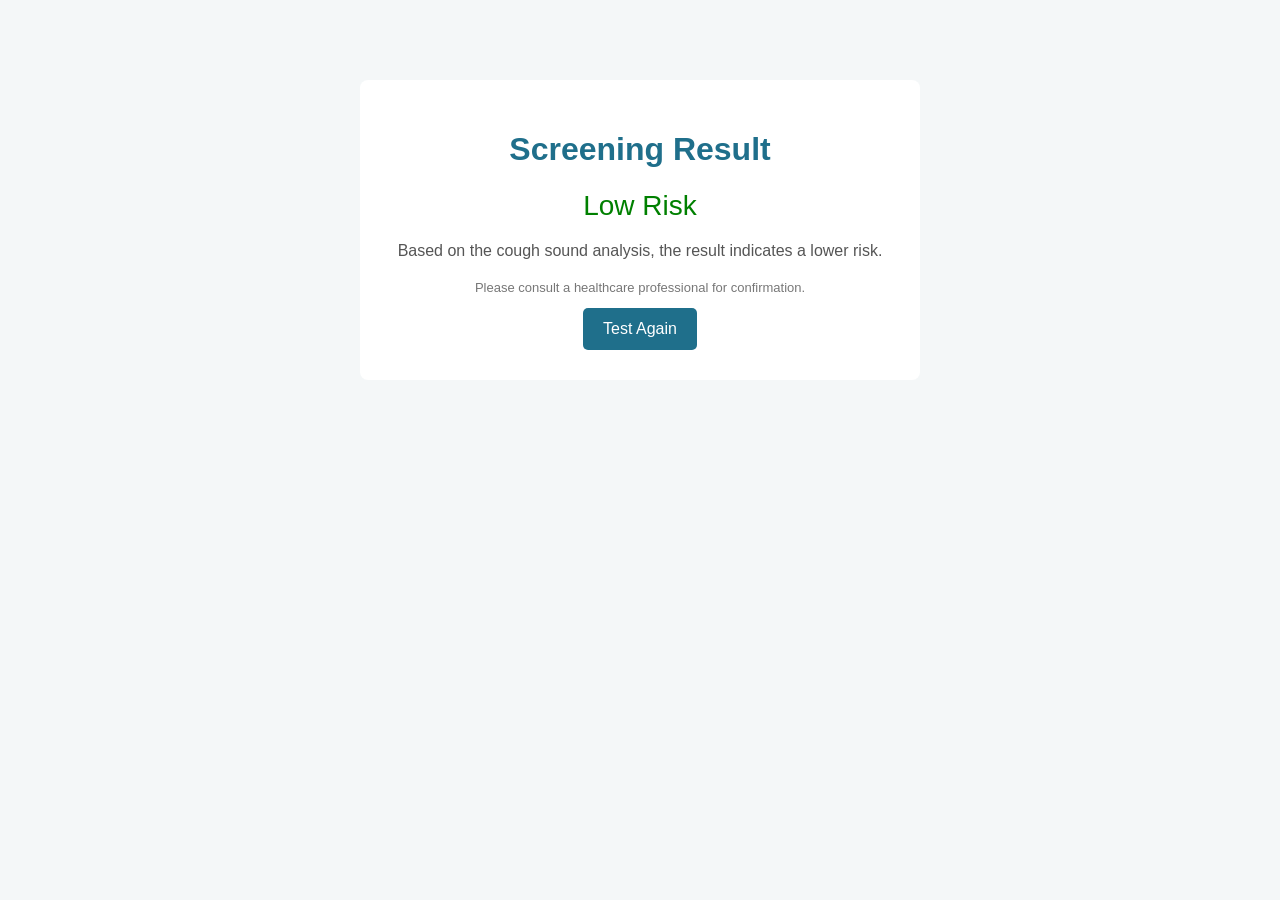
==== result.html @ c21b4afe "Add files via upload" ====
<!DOCTYPE html>
<html lang="en">
<head>
    <meta charset="UTF-8">
    <title>Result</title>
    <link rel="stylesheet" href="style.css">
</head>
<body>

    <div class="container">
        <h1>Screening Result</h1>

        <p class="result low">
            Low Risk
        </p>

        <p class="subtitle">
            Based on the cough sound analysis, the result indicates a lower risk.
        </p>

        <p class="note">
            Please consult a healthcare professional for confirmation.
        </p>

        <a href="test.html" class="btn">
            Test Again
        </a>
    </div>

</body>
</html>
---- style.css ----
body {
    font-family: Arial, sans-serif;
    background-color: #f4f7f8;
    margin: 0;
    padding: 0;
}

.container {
    max-width: 500px;
    margin: 80px auto;
    background: white;
    padding: 30px;
    text-align: center;
    border-radius: 8px;
}

h1 {
    color: #1f6f8b;
}

.subtitle {
    color: #555;
    margin-bottom: 20px;
}

.btn {
    display: inline-block;
    padding: 12px 20px;
    background-color: #1f6f8b;
    color: white;
    text-decoration: none;
    border-radius: 5px;
}

.btn:hover {
    background-color: #155d73;
}

.note {
    font-size: 13px;
    color: #777;
    margin-top: 20px;
}

.link {
    color: #1f6f8b;
    text-decoration: none;
}

.result.low {
    font-size: 28px;
    color: green;
    margin: 20px 0;
}
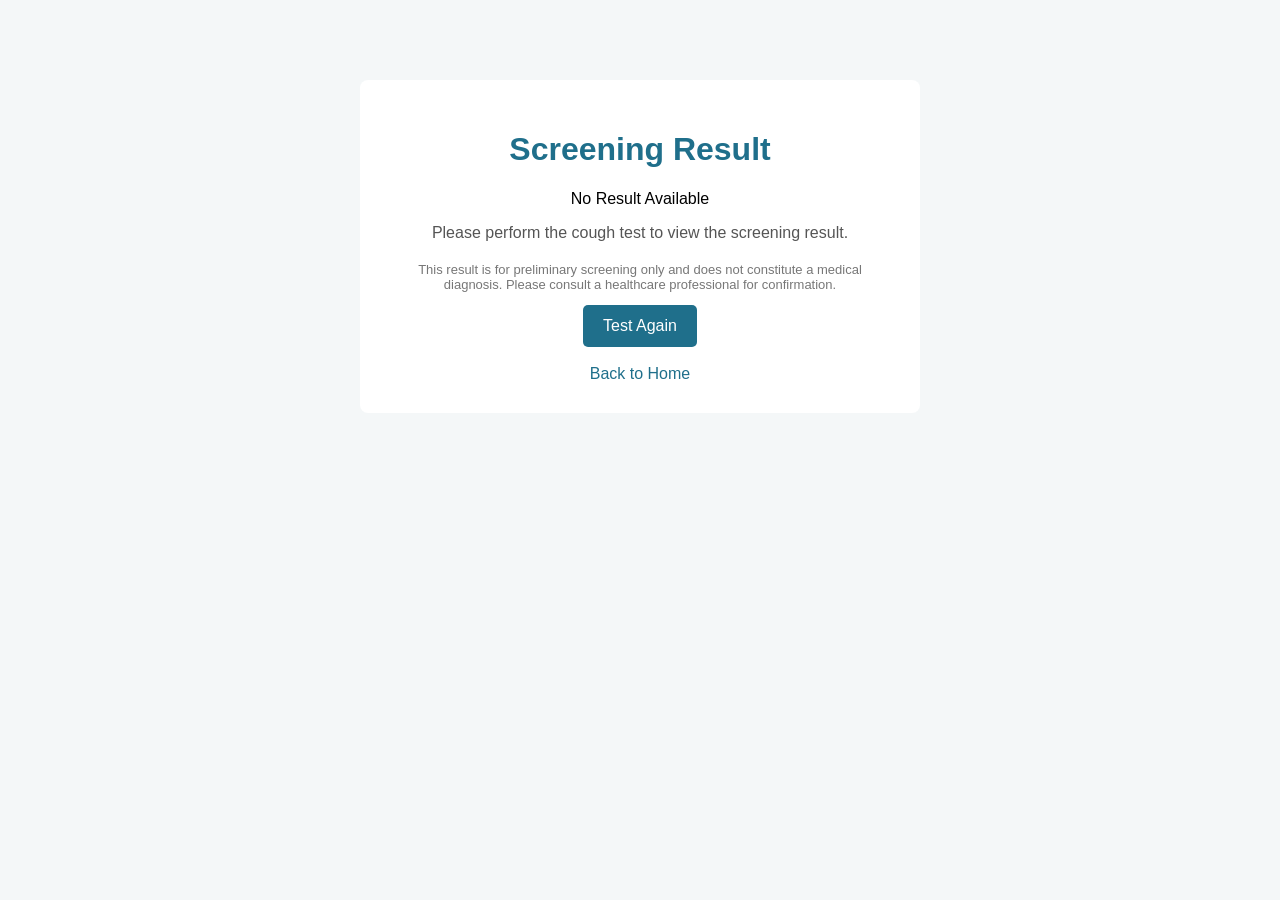
==== commit 888f2848: "Add files via upload" ====
--- a/result.html
+++ b/result.html
@@ -2,7 +2,8 @@
 <html lang="en">
 <head>
     <meta charset="UTF-8">
-    <title>Result</title>
+    <title>Screening Result</title>
+    <meta name="viewport" content="width=device-width, initial-scale=1.0">
     <link rel="stylesheet" href="style.css">
 </head>
 <body>
@@ -10,22 +11,39 @@
     <div class="container">
         <h1>Screening Result</h1>
 
-        <p class="result low">
-            Low Risk
-        </p>
+        <p id="risk" class="result"></p>
 
-        <p class="subtitle">
-            Based on the cough sound analysis, the result indicates a lower risk.
-        </p>
+        <p id="message" class="subtitle"></p>
 
         <p class="note">
+            This result is for preliminary screening only and does not constitute a medical diagnosis.
             Please consult a healthcare professional for confirmation.
         </p>
 
         <a href="test.html" class="btn">
             Test Again
         </a>
+
+        <br><br>
+
+        <a href="index.html" class="link">
+            Back to Home
+        </a>
     </div>
+
+    <!-- Read result from browser storage -->
+    <script>
+        const data = JSON.parse(localStorage.getItem("tb_result"));
+
+        if (data) {
+            document.getElementById("risk").innerText = data.risk + " Risk";
+            document.getElementById("message").innerText = data.message;
+        } else {
+            document.getElementById("risk").innerText = "No Result Available";
+            document.getElementById("message").innerText =
+                "Please perform the cough test to view the screening result.";
+        }
+    </script>
 
 </body>
 </html>
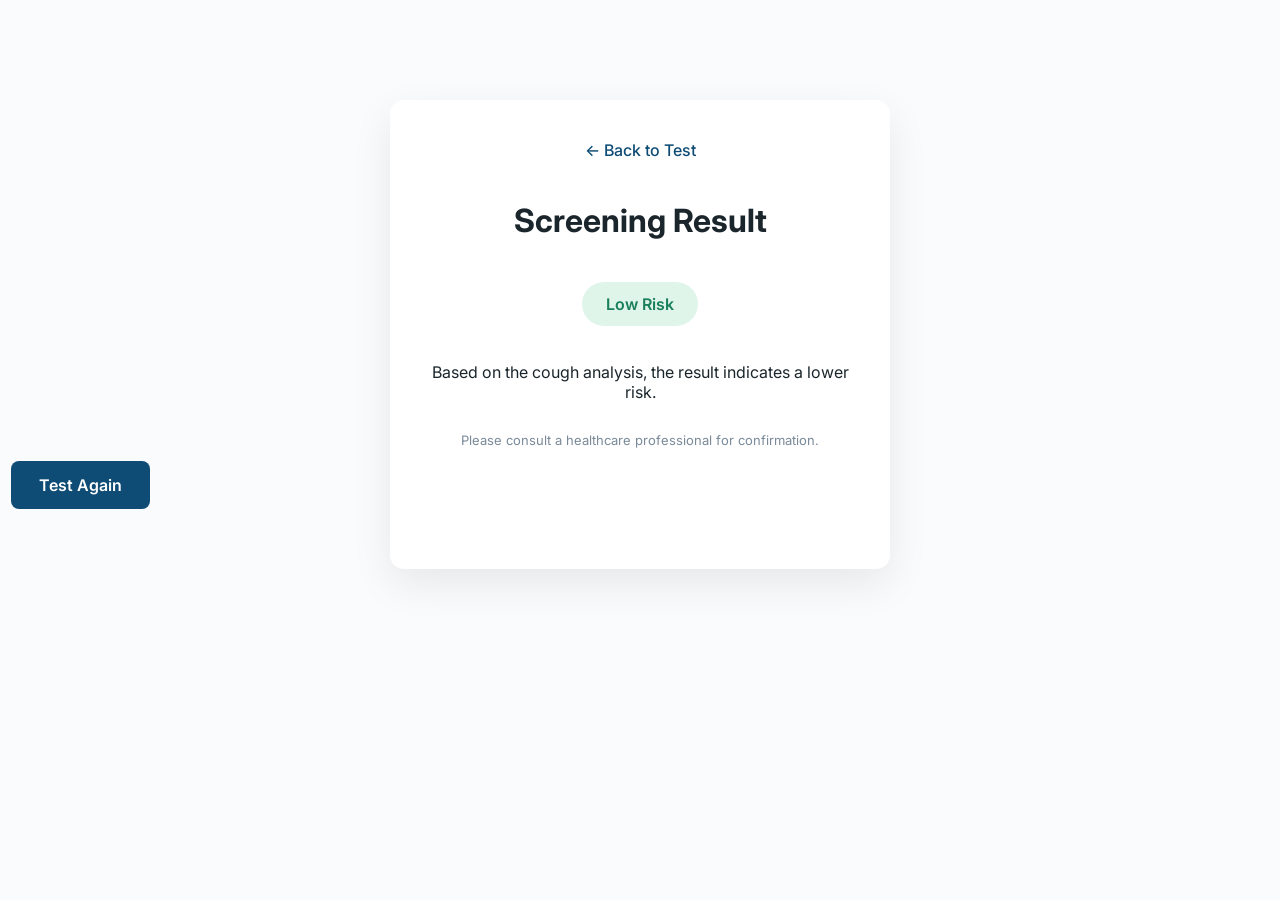
==== commit 9400c941: "Add files via upload" ====
--- a/result.html
+++ b/result.html
@@ -8,42 +8,34 @@
 </head>
 <body>
 
-    <div class="container">
-        <h1>Screening Result</h1>
+    <div class="test-box">
 
-        <p id="risk" class="result"></p>
+    <a href="test.html" class="back-link">← Back to Test</a>
 
-        <p id="message" class="subtitle"></p>
+    <h1>Screening Result</h1>
 
-        <p class="note">
-            This result is for preliminary screening only and does not constitute a medical diagnosis.
-            Please consult a healthcare professional for confirmation.
-        </p>
-
-        <a href="test.html" class="btn">
-            Test Again
-        </a>
-
-        <br><br>
-
-        <a href="index.html" class="link">
-            Back to Home
-        </a>
+    <div id="riskBadge" class="result-badge low">
+        Low Risk
     </div>
 
-    <!-- Read result from browser storage -->
-    <script>
-        const data = JSON.parse(localStorage.getItem("tb_result"));
+    <p id="message">
+        Based on the cough analysis, the result indicates a lower risk.
+    </p>
 
-        if (data) {
-            document.getElementById("risk").innerText = data.risk + " Risk";
-            document.getElementById("message").innerText = data.message;
-        } else {
-            document.getElementById("risk").innerText = "No Result Available";
-            document.getElementById("message").innerText =
-                "Please perform the cough test to view the screening result.";
-        }
-    </script>
+    <p class="footer-note">
+        Please consult a healthcare professional for confirmation.
+    </p>
+
+    <a href="test.html" class="primary-btn">Test Again</a>
+</div>
+
+<script>
+    const data = JSON.parse(localStorage.getItem("tb_result"));
+    if (data) {
+        document.getElementById("riskBadge").innerText = data.risk + " Risk";
+        document.getElementById("message").innerText = data.message;
+    }
+</script>
 
 </body>
 </html>
--- a/style.css
+++ b/style.css
@@ -1,54 +1,226 @@
+@import url('https://fonts.googleapis.com/css2?family=Inter:wght@400;500;600;700&display=swap');
+
+* {
+    box-sizing: border-box;
+}
+
 body {
-    font-family: Arial, sans-serif;
-    background-color: #f4f7f8;
     margin: 0;
-    padding: 0;
-}
-
-.container {
-    max-width: 500px;
-    margin: 80px auto;
-    background: white;
-    padding: 30px;
-    text-align: center;
-    border-radius: 8px;
-}
-
-h1 {
-    color: #1f6f8b;
-}
-
-.subtitle {
-    color: #555;
-    margin-bottom: 20px;
-}
-
-.btn {
+    font-family: 'Inter', sans-serif;
+    background-color: #f9fbfd;
+    color: #1b262c;
+}
+
+/* Layout */
+.page {
+    margin-top: -60px;
+    padding-top: 100px;
+    position: relative;
+    z-index: 1;
+    max-width: 1100px;
+    margin: auto;
+    padding: 20px 20px;
+    background-color: rgb(241, 241, 241);
+}
+
+
+/* Header */
+.header {
+    position: sticky;
+    top: 0;
+    z-index: 10;
+    width: 100%;
+    background-color: #CFAB8D;
+    box-shadow: 0 20px 32px rgba(0, 0, 0, 0.10);
+
+}
+
+/* Centered content inside header */
+.header-inner {
+    max-width: 1100px;
+    margin: auto;
+    padding: 20px;
+    
+    display: flex;
+    justify-content: right;
+    align-items: center;
+}
+
+.logo img {
+    height: 40px;
+    width: auto;
+    display: block;
+    margin-top: -140px;
+    margin-left: 20px;
+}
+
+
+.nav a {
+    margin-left: 20px;
+    text-decoration: none;
+    font-weight: 500;
+    color: #ffffff;
+    transition: transform 0.2s ease, color 0.2s ease;
+
+}
+
+.nav a:hover {
+    transform: scale(5.5);
+    color: #000000;
+}
+
+/* Hero */
+.hero {
+    display: grid;
+    grid-template-columns: 1.2fr 1fr;
+    gap: 40px;
+    align-items: center;
+}
+
+.hero h1 {
+    font-size: 40px;
+    margin-top: 110px;
+    margin-bottom: 20px;
+    margin-left: -580px;
+    margin-right: 500px;
+}
+
+.hero p {
+    font-size: 18px;
+    line-height: 1.6;
+    color: #4a5c6a;
+    margin-bottom: 20px;
+    margin-left: -580px;
+    margin-right: 540px;
+}
+
+.primary-btn {
     display: inline-block;
-    padding: 12px 20px;
-    background-color: #1f6f8b;
+    margin-bottom: 20px;
+    margin-left: -580px;
+    margin-right: 540px;
+    padding: 14px 28px;
+    background-color: #0f4c75;
     color: white;
     text-decoration: none;
-    border-radius: 5px;
-}
-
-.btn:hover {
-    background-color: #155d73;
-}
-
-.note {
+    border-radius: 8px;
+    font-weight: 600;
+}
+
+/* Cards */
+.card-grid {
+    margin-top: 80px;
+    display: grid;
+    grid-template-columns: repeat(3, 1fr);
+    gap: 24px;
+}
+
+.card {
+    background: white;
+    padding: 24px;
+    border-radius: 12px;
+    box-shadow: 0 10px 30px rgba(0,0,0,0.05);
+}
+
+.card h3 {
+    margin-bottom: 10px;
+    color: #0f4c75;
+}
+
+.card p {
+    font-size: 14px;
+    color: #5f6f7c;
+}
+
+/* Test page */
+.test-box {
+    max-width: 500px;
+    margin: 100px auto;
+    background: white;
+    padding: 40px;
+    border-radius: 14px;
+    box-shadow: 0 15px 40px rgba(0,0,0,0.08);
+    text-align: center;
+}
+
+.footer {
+    width: 100%;
+    background-color: #0f4c75;
+    color: white;
+    margin-top: 1100px;
+}
+
+.footer-inner {
+    max-width: 1000px;
+    margin: auto;
+    padding: 40px 20px;
+    text-align: center;
+}
+
+.footer h3 {
+    margin-bottom: 10px;
+    font-size: 20px;
+}
+
+.footer p {
+    font-size: 14px;
+    line-height: 1.6;
+    color: #e6f0f7;
+}
+
+.contact-details {
+    margin: 15px 0;
+}
+
+.footer-note {
+    margin-top: 20px;
+    font-size: 12px;
+    color: #c9dde9;
+}
+
+
+input[type="file"] {
+    margin-top: 20px;
+}
+
+/* Result */
+.result-badge {
+    display: inline-block;
+    padding: 12px 24px;
+    border-radius: 30px;
+    font-weight: 600;
+    margin: 20px 0;
+}
+
+.low {
+    background-color: #dff5ea;
+    color: #1b7f5c;
+}
+
+.footer-note {
+    margin-top: 30px;
     font-size: 13px;
-    color: #777;
-    margin-top: 20px;
-}
-
-.link {
-    color: #1f6f8b;
+    color: #7a8a99;
+}
+
+/* Responsive */
+@media (max-width: 900px) {
+    .hero {
+        grid-template-columns: 1fr;
+    }
+    .card-grid {
+        grid-template-columns: 1fr;
+    }
+}
+
+.back-link {
+    display: inline-block;
+    margin-bottom: 20px;
+    color: #0f4c75;
     text-decoration: none;
-}
-
-.result.low {
-    font-size: 28px;
-    color: green;
-    margin: 20px 0;
-}
+    font-weight: 500;
+}
+
+.back-link:hover {
+    text-decoration: underline;
+}
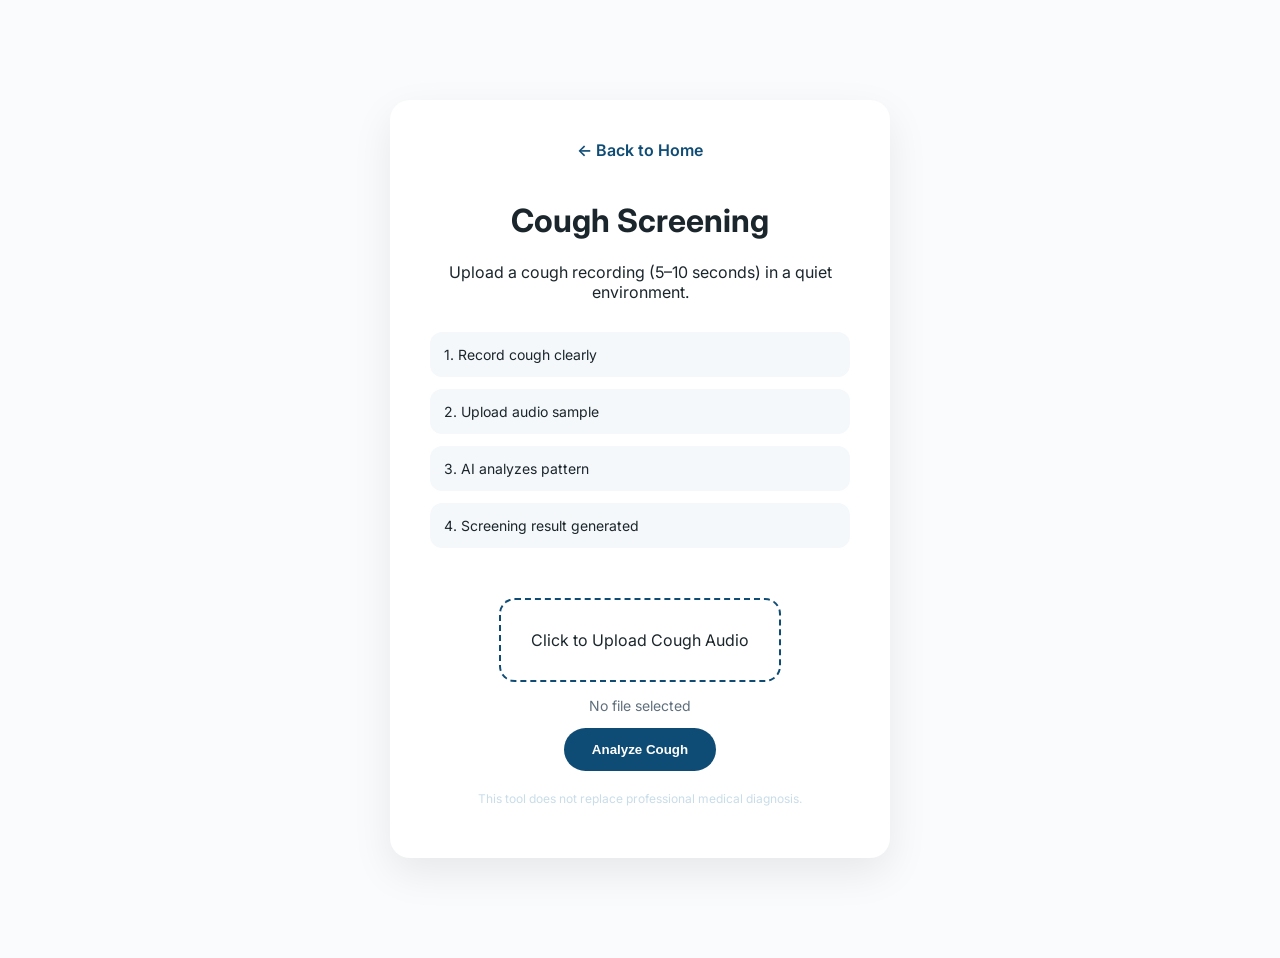
==== commit d5579ffe: "Add files via upload" ====
--- a/result.html
+++ b/result.html
@@ -1,41 +1,199 @@
-<!DOCTYPE html>
-<html lang="en">
-<head>
-    <meta charset="UTF-8">
-    <title>Screening Result</title>
-    <meta name="viewport" content="width=device-width, initial-scale=1.0">
-    <link rel="stylesheet" href="style.css">
-</head>
-<body>
-
-    <div class="test-box">
-
-    <a href="test.html" class="back-link">← Back to Test</a>
-
-    <h1>Screening Result</h1>
-
-    <div id="riskBadge" class="result-badge low">
-        Low Risk
-    </div>
-
-    <p id="message">
-        Based on the cough analysis, the result indicates a lower risk.
-    </p>
-
-    <p class="footer-note">
-        Please consult a healthcare professional for confirmation.
-    </p>
-
-    <a href="test.html" class="primary-btn">Test Again</a>
-</div>
-
-<script>
-    const data = JSON.parse(localStorage.getItem("tb_result"));
-    if (data) {
-        document.getElementById("riskBadge").innerText = data.risk + " Risk";
-        document.getElementById("message").innerText = data.message;
-    }
-</script>
-
-</body>
-</html>
+<!DOCTYPE html>
+<html lang="en">
+
+<head>
+
+    <meta charset="UTF-8">
+
+    <meta name="viewport"
+        content="width=device-width, initial-scale=1.0">
+
+    <title>Screening Result</title>
+
+    <link rel="stylesheet" href="style.css">
+
+</head>
+
+<body>
+
+
+
+    <div class="test-box">
+
+        <!-- Back Button -->
+
+        <a href="test.html"
+            class="back-link">
+
+            ← Back to Test
+
+        </a>
+
+
+
+        <!-- Heading -->
+
+        <h1>Screening Result</h1>
+
+
+
+        <!-- Risk Badge -->
+
+        <div id="riskBadge"
+            class="result-badge low">
+
+            Low Risk
+
+        </div>
+
+
+
+        <!-- Confidence Score -->
+
+        <div class="confidence-box">
+
+            Confidence Score:
+            <span id="confidence">
+
+                82%
+
+            </span>
+
+        </div>
+
+
+
+        <!-- Result Message -->
+
+        <p id="message">
+
+            Based on the cough analysis,
+            the result indicates a lower risk.
+
+        </p>
+
+
+
+        <!-- Recommendation Card -->
+
+        <div class="recommendation-card">
+
+            <h3>Recommended Action</h3>
+
+            <ul>
+
+                <li>
+                    Maintain healthy lifestyle habits
+                </li>
+
+                <li>
+                    Monitor symptoms if persistent
+                </li>
+
+                <li>
+                    Consult a healthcare professional
+                    if cough continues
+                </li>
+
+            </ul>
+
+        </div>
+
+
+
+        <!-- Footer Note -->
+
+        <p class="footer-note">
+
+            Please consult a healthcare professional
+            for confirmation.
+
+        </p>
+
+
+
+        <!-- Test Again -->
+
+        <a href="test.html"
+            class="primary-btn">
+
+            Test Again
+
+        </a>
+
+    </div>
+
+
+
+
+
+    <script>
+
+        const data =
+            JSON.parse(
+                localStorage.getItem("tb_result")
+            );
+
+
+        // Redirect if no result exists
+
+        if (!data) {
+
+            window.location.href = "test.html";
+
+        }
+
+
+
+        // Update result dynamically
+
+        if (data) {
+
+            const badge =
+                document.getElementById("riskBadge");
+
+            const message =
+                document.getElementById("message");
+
+            const confidence =
+                document.getElementById("confidence");
+
+
+
+            badge.innerText =
+                data.risk + " Risk";
+
+
+            message.innerText =
+                data.message;
+
+
+            confidence.innerText =
+                data.confidence;
+
+
+
+            // Remove old classes
+
+            badge.classList.remove(
+                "low",
+                "medium",
+                "high"
+            );
+
+
+
+            // Add correct class
+
+            const riskLevel =
+                data.risk.toLowerCase();
+
+            badge.classList.add(riskLevel);
+
+        }
+
+    </script>
+
+</body>
+
+</html>
--- a/style.css
+++ b/style.css
@@ -1,226 +1,1302 @@
-@import url('https://fonts.googleapis.com/css2?family=Inter:wght@400;500;600;700&display=swap');
-
-* {
-    box-sizing: border-box;
-}
-
-body {
-    margin: 0;
-    font-family: 'Inter', sans-serif;
-    background-color: #f9fbfd;
-    color: #1b262c;
-}
-
-/* Layout */
-.page {
-    margin-top: -60px;
-    padding-top: 100px;
-    position: relative;
-    z-index: 1;
-    max-width: 1100px;
-    margin: auto;
-    padding: 20px 20px;
-    background-color: rgb(241, 241, 241);
-}
-
-
-/* Header */
-.header {
-    position: sticky;
-    top: 0;
-    z-index: 10;
-    width: 100%;
-    background-color: #CFAB8D;
-    box-shadow: 0 20px 32px rgba(0, 0, 0, 0.10);
-
-}
-
-/* Centered content inside header */
-.header-inner {
-    max-width: 1100px;
-    margin: auto;
-    padding: 20px;
-    
-    display: flex;
-    justify-content: right;
-    align-items: center;
-}
-
-.logo img {
-    height: 40px;
-    width: auto;
-    display: block;
-    margin-top: -140px;
-    margin-left: 20px;
-}
-
-
-.nav a {
-    margin-left: 20px;
-    text-decoration: none;
-    font-weight: 500;
-    color: #ffffff;
-    transition: transform 0.2s ease, color 0.2s ease;
-
-}
-
-.nav a:hover {
-    transform: scale(5.5);
-    color: #000000;
-}
-
-/* Hero */
-.hero {
-    display: grid;
-    grid-template-columns: 1.2fr 1fr;
-    gap: 40px;
-    align-items: center;
-}
-
-.hero h1 {
-    font-size: 40px;
-    margin-top: 110px;
-    margin-bottom: 20px;
-    margin-left: -580px;
-    margin-right: 500px;
-}
-
-.hero p {
-    font-size: 18px;
-    line-height: 1.6;
-    color: #4a5c6a;
-    margin-bottom: 20px;
-    margin-left: -580px;
-    margin-right: 540px;
-}
-
-.primary-btn {
-    display: inline-block;
-    margin-bottom: 20px;
-    margin-left: -580px;
-    margin-right: 540px;
-    padding: 14px 28px;
-    background-color: #0f4c75;
-    color: white;
-    text-decoration: none;
-    border-radius: 8px;
-    font-weight: 600;
-}
-
-/* Cards */
-.card-grid {
-    margin-top: 80px;
-    display: grid;
-    grid-template-columns: repeat(3, 1fr);
-    gap: 24px;
-}
-
-.card {
-    background: white;
-    padding: 24px;
-    border-radius: 12px;
-    box-shadow: 0 10px 30px rgba(0,0,0,0.05);
-}
-
-.card h3 {
-    margin-bottom: 10px;
-    color: #0f4c75;
-}
-
-.card p {
-    font-size: 14px;
-    color: #5f6f7c;
-}
-
-/* Test page */
-.test-box {
-    max-width: 500px;
-    margin: 100px auto;
-    background: white;
-    padding: 40px;
-    border-radius: 14px;
-    box-shadow: 0 15px 40px rgba(0,0,0,0.08);
-    text-align: center;
-}
-
-.footer {
-    width: 100%;
-    background-color: #0f4c75;
-    color: white;
-    margin-top: 1100px;
-}
-
-.footer-inner {
-    max-width: 1000px;
-    margin: auto;
-    padding: 40px 20px;
-    text-align: center;
-}
-
-.footer h3 {
-    margin-bottom: 10px;
-    font-size: 20px;
-}
-
-.footer p {
-    font-size: 14px;
-    line-height: 1.6;
-    color: #e6f0f7;
-}
-
-.contact-details {
-    margin: 15px 0;
-}
-
-.footer-note {
-    margin-top: 20px;
-    font-size: 12px;
-    color: #c9dde9;
-}
-
-
-input[type="file"] {
-    margin-top: 20px;
-}
-
-/* Result */
-.result-badge {
-    display: inline-block;
-    padding: 12px 24px;
-    border-radius: 30px;
-    font-weight: 600;
-    margin: 20px 0;
-}
-
-.low {
-    background-color: #dff5ea;
-    color: #1b7f5c;
-}
-
-.footer-note {
-    margin-top: 30px;
-    font-size: 13px;
-    color: #7a8a99;
-}
-
-/* Responsive */
-@media (max-width: 900px) {
-    .hero {
-        grid-template-columns: 1fr;
-    }
-    .card-grid {
-        grid-template-columns: 1fr;
-    }
-}
-
-.back-link {
-    display: inline-block;
-    margin-bottom: 20px;
-    color: #0f4c75;
-    text-decoration: none;
-    font-weight: 500;
-}
-
-.back-link:hover {
-    text-decoration: underline;
-}
+@import url('https://fonts.googleapis.com/css2?family=Inter:wght@400;500;600;700&display=swap');
+
+
+/* =========================
+   RESET
+========================= */
+
+* {
+    box-sizing: border-box;
+    
+}
+
+html {
+    scroll-behavior: smooth;
+}
+
+body {
+
+    font-family: 'Inter', sans-serif;
+
+    background-color: #f9fbfd;
+
+    color: #1b262c;
+
+    overflow-x: hidden;
+}
+
+
+
+/* =========================
+   VARIABLES
+========================= */
+
+:root {
+
+    --primary: #0f4c75;
+
+    --secondary: #d63a00;
+
+    --light-bg: #f4f8fb;
+
+    --text: #1b262c;
+
+    --shadow:
+        0 10px 30px rgba(0,0,0,0.08);
+
+}
+
+
+
+/* =========================
+   PAGE
+========================= */
+
+.page {
+
+    margin-top: -60px;
+
+    padding-top: 100px;
+
+    position: relative;
+
+    z-index: 1;
+
+    max-width: 1100px;
+
+    margin-left: auto;
+
+    margin-right: auto;
+
+    padding-left: 20px;
+
+    padding-right: 20px;
+
+    background-image:
+        linear-gradient(
+            rgba(255,255,255,0.88),
+            rgba(255,255,255,0.88)
+        ),
+        url("tb-bg.jpg");
+
+    background-size: cover;
+
+    background-position: center;
+
+    border-radius: 40px;
+}
+
+.bg {
+    width: 380px;
+    height: 380px;
+    background-color: blue;
+    border-radius: 6px;
+}
+
+
+
+
+
+
+/* =========================
+   HEADER
+========================= */
+
+.header{
+    position: sticky;
+    top: 20px;
+
+    width: calc(100% - 80px);
+    margin: 0 auto;
+
+    border-radius: 60px;
+
+    background: linear-gradient(
+        90deg,
+        rgba(92,198,198,0.7),
+        rgba(143,209,158,0.7)
+    );
+
+    backdrop-filter: blur(8px);
+
+    box-shadow: 0 10px 30px rgba(0,0,0,0.1);
+
+    z-index: 1000;
+}
+
+
+/* Centered content inside header */
+.header-inner {
+    max-width: 1100px;
+    margin: auto;
+    padding: 20px;
+
+    display: grid;
+    grid-template-columns: auto 1fr auto;
+    align-items: center;
+}
+
+
+.logo img{
+    height: 40px;
+    
+}
+
+.nav {
+    display: flex;
+    flex-direction: row;
+    gap: 60px;
+    justify-self: center;
+}
+
+.nav a {
+    text-decoration: none;
+    font-weight: 500;
+    color: #ffffff;
+    transition: transform 0.2s ease, color 0.2s ease;
+
+}
+
+
+
+/* =========================
+   BUTTONS
+========================= */
+
+.sign-up {
+
+    padding: 10px 18px;
+
+    border-radius: 50px;
+
+    border: none;
+
+    background-color: var(--primary);
+
+    color: white;
+
+    font-weight: 600;
+
+    cursor: pointer;
+
+    transition: 0.25s ease;
+}
+
+.sign-up:hover {
+
+    transform: translateY(-2px);
+}
+
+
+.primary-btn {
+
+    display: inline-block;
+
+    padding: 14px 28px;
+
+    background-color: var(--primary);
+
+    color: white;
+
+    text-decoration: none;
+
+    border: none;
+
+    border-radius: 50px;
+
+    font-weight: 600;
+
+    cursor: pointer;
+
+    transition: 0.25s ease;
+}
+
+.primary-btn:hover {
+
+    transform: translateY(-2px);
+
+    background: #136192;
+}
+
+
+
+/* =========================
+   HERO
+========================= */
+
+.hero {
+
+    display: grid;
+
+    grid-template-columns: 1.4fr 1fr;
+
+    align-items: center;
+
+    gap: 60px;
+
+    padding: 60px 0;
+}
+
+
+.hero-left {
+
+    padding-left: 50px;
+}
+
+
+.typography img {
+
+    height: 42px;
+}
+
+
+.hero-left h1 {
+
+    font-size: 42px;
+
+    margin-bottom: 20px;
+}
+
+
+.hero-left p {
+
+    font-size: 18px;
+
+    line-height: 1.7;
+
+    margin-bottom: 24px;
+}
+
+
+
+/* =========================
+   LUNG CARD
+========================= */
+
+.lung-card {
+
+    width: 100%;
+
+    max-width: 380px;
+
+    background: linear-gradient(
+        30deg,
+        rgba(165,135,109,0.7),
+        rgba(255,255,255,0.7)
+    );
+
+    border-radius: 20px;
+
+    padding: 0 20px;
+
+    position: relative;
+
+    text-align: center;
+
+    box-shadow: 0 20px 40px rgba(0,0,0,0.1);
+}
+
+
+.badge {
+
+    position: absolute;
+
+    top: -16px;
+
+    left: 50%;
+
+    transform: translateX(-50%);
+
+    background: white;
+
+    padding: 6px 16px;
+
+    border-radius: 20px;
+
+    font-size: 14px;
+}
+
+
+.lung-title {
+
+    color: #c21818;
+
+    font-size: 26px;
+
+    margin-bottom: 20px;
+}
+
+
+.lung-container {
+
+    position: relative;
+
+    display: flex;
+
+    justify-content: center;
+}
+
+
+.lung {
+
+    width: 250px;
+
+    transition: transform 0.25s ease;
+}
+
+.lung:hover {
+
+    transform: scale(1.02);
+}
+
+
+.tip {
+
+    position: absolute;
+
+    background: white;
+
+    padding: 6px 12px;
+
+    border-radius: 20px;
+
+    font-size: 13px;
+
+    box-shadow: 0 3px 10px rgba(0,0,0,0.1);
+
+    transition: 0.25s ease;
+}
+
+
+.tip:hover {
+
+    transform: scale(1.03);
+
+    box-shadow: 0 6px 16px rgba(0,0,0,0.15);
+}
+
+
+.left1 {
+    left: -40px;
+    top: 40px;
+}
+
+.left2 {
+    left: -60px;
+    top: 110px;
+}
+
+.right1 {
+    right: -65px;
+    top: 75px;
+}
+
+.right2 {
+    right: -120px;
+    top: 150px;
+}
+
+
+.lung-cta {
+
+    margin-top: 0;
+
+    background: #e34d4d;
+
+    border-radius: 40px;
+
+    padding: 8px;
+
+    display: flex;
+
+    justify-content: space-between;
+}
+
+
+.btn-light {
+
+    background: white;
+
+    border: none;
+
+    padding: 10px 18px;
+
+    border-radius: 25px;
+
+    font-weight: 600;
+}
+
+
+.btn-main {
+
+    background: transparent;
+
+    border: none;
+
+    color: white;
+
+    padding: 10px 18px;
+
+    font-weight: 600;
+}
+
+
+
+/* =========================
+   FEATURES
+========================= */
+
+.features-section {
+
+    width: 100%;
+
+    background-color: #d6e7f9;
+
+    padding: 60px 0;
+}
+
+
+.card-grid {
+
+    max-width: 1100px;
+
+    margin: auto;
+
+    display: grid;
+
+    grid-template-columns: repeat(3, 1fr);
+
+    gap: 24px;
+
+    padding: 0 20px;
+}
+
+
+.card {
+
+    background: white;
+
+    padding: 24px;
+
+    border-radius: 16px;
+
+    box-shadow: var(--shadow);
+}
+
+
+.card h3 {
+
+    margin-bottom: 10px;
+
+    color: var(--primary);
+}
+
+
+.card p {
+
+    font-size: 14px;
+
+    color: #5f6f7c;
+
+    line-height: 1.6;
+}
+
+
+
+/* =========================
+   HOW IT WORKS
+========================= */
+
+
+
+
+/* =========================
+   TEST PAGE
+========================= */
+
+.test-box {
+
+    max-width: 500px;
+
+    margin: 100px auto;
+
+    background: white;
+
+    padding: 40px;
+
+    border-radius: 20px;
+
+    box-shadow: 0 15px 40px rgba(0,0,0,0.08);
+
+    text-align: center;
+}
+
+
+.back-link {
+
+    display: inline-block;
+
+    margin-bottom: 20px;
+
+    color: var(--primary);
+
+    text-decoration: none;
+
+    font-weight: 600;
+}
+
+
+
+/* =========================
+   CUSTOM FILE INPUT
+========================= */
+
+input[type="file"] {
+
+    display: none;
+}
+
+
+.upload-box {
+
+    display: inline-block;
+
+    padding: 30px;
+
+    border: 2px dashed var(--primary);
+
+    border-radius: 16px;
+
+    cursor: pointer;
+
+    margin-top: 20px;
+
+    transition: 0.25s ease;
+
+    background: white;
+}
+
+
+.upload-box:hover {
+
+    background: rgba(15,76,117,0.05);
+
+    transform: translateY(-2px);
+}
+
+
+.file-name {
+
+    margin-top: 15px;
+
+    font-size: 14px;
+
+    color: #5f6f7c;
+}
+
+
+
+/* =========================
+   SCREENING STEPS
+========================= */
+
+.screening-steps {
+
+    margin: 30px 0;
+
+    display: grid;
+
+    gap: 12px;
+}
+
+
+.step-item {
+
+    background: #f4f8fb;
+
+    padding: 14px;
+
+    border-radius: 12px;
+
+    font-size: 14px;
+
+    text-align: left;
+}
+
+
+
+/* =========================
+   RESULT
+========================= */
+
+.result-badge {
+
+    display: inline-block;
+
+    padding: 12px 24px;
+
+    border-radius: 30px;
+
+    font-weight: 600;
+
+    margin: 20px 0;
+}
+
+
+.result-badge.low {
+
+    background-color: #d4edda;
+
+    color: #155724;
+}
+
+
+.result-badge.medium {
+
+    background-color: #fff3cd;
+
+    color: #856404;
+}
+
+
+.result-badge.high {
+
+    background-color: #f8d7da;
+
+    color: #721c24;
+}
+
+
+.confidence-box {
+
+    margin: 20px auto;
+
+    background: #f4f8fb;
+
+    padding: 16px;
+
+    border-radius: 14px;
+
+    width: fit-content;
+
+    font-weight: 600;
+}
+
+
+.recommendation-card {
+
+    margin-top: 30px;
+
+    text-align: left;
+
+    background: white;
+
+    padding: 24px;
+
+    border-radius: 16px;
+
+    box-shadow: var(--shadow);
+}
+
+
+.recommendation-card h3 {
+
+    margin-bottom: 14px;
+
+    color: var(--primary);
+}
+
+
+.recommendation-card ul {
+
+    padding-left: 20px;
+
+    line-height: 1.8;
+}
+
+
+
+/* =========================
+   FOOTER
+========================= */
+
+.footer {
+
+    width: 100%;
+
+    background-color: var(--primary);
+
+    color: white;
+}
+
+
+.footer-inner {
+
+    max-width: 1000px;
+
+    margin: auto;
+
+    padding: 40px 20px;
+
+    text-align: center;
+}
+
+
+.footer h3 {
+
+    margin-bottom: 10px;
+
+    font-size: 20px;
+}
+
+
+.footer p {
+
+    font-size: 14px;
+
+    line-height: 1.6;
+
+    color: #e6f0f7;
+}
+
+
+.contact-details {
+
+    margin: 15px 0;
+}
+
+
+.footer-note {
+
+    margin-top: 20px;
+
+    font-size: 12px;
+
+    color: #c9dde9;
+}
+
+
+
+/* =========================
+   SIGNUP MODAL
+========================= */
+
+
+.signup-modal {
+
+    position: fixed;
+
+    inset: 0;
+
+    background: rgba(0,0,0,0.45);
+
+    backdrop-filter: blur(10px);
+
+    -webkit-backdrop-filter: blur(10px);
+
+    display: flex;
+
+    justify-content: center;
+
+    align-items: center;
+
+    opacity: 0;
+
+    visibility: hidden;
+
+    transition: 0.3s ease;
+
+    z-index: 2000;
+}
+
+
+.signup-modal.active {
+
+    opacity: 1;
+
+    visibility: visible;
+}
+
+
+.signup-box {
+
+    width: 90%;
+
+    max-width: 430px;
+
+    padding: 35px;
+
+    border-radius: 30px;
+
+    background: linear-gradient(
+        135deg,
+        rgba(255,255,255,0.22),
+        rgba(255,255,255,0.08)
+    );
+
+    backdrop-filter: blur(18px);
+
+    -webkit-backdrop-filter: blur(18px);
+
+    border: 1px solid rgba(255,255,255,0.2);
+
+    box-shadow:
+        0 20px 50px rgba(0,0,0,0.15);
+
+    position: relative;
+
+    animation: popup 0.35s ease;
+}
+
+
+@keyframes popup {
+
+    from {
+
+        transform: scale(0.9);
+
+        opacity: 0;
+    }
+
+    to {
+
+        transform: scale(1);
+
+        opacity: 1;
+    }
+}
+
+
+.signup-box h2 {
+
+    text-align: center;
+
+    margin-bottom: 25px;
+
+    color: var(--primary);
+}
+
+
+.signup-box input,
+.signup-box select {
+
+    width: 100%;
+
+    padding: 14px 16px;
+
+    margin-bottom: 16px;
+
+    border: none;
+
+    border-radius: 14px;
+
+    background: rgba(255,255,255,0.75);
+
+    font-size: 15px;
+
+    outline: none;
+}
+
+
+.signup-submit {
+
+    width: 100%;
+
+    padding: 14px;
+
+    border: none;
+
+    border-radius: 50px;
+
+    background: var(--primary);
+
+    color: white;
+
+    font-weight: 600;
+
+    font-size: 15px;
+
+    cursor: pointer;
+
+    transition: 0.25s ease;
+}
+
+
+.signup-submit:hover {
+
+    transform: translateY(-2px);
+
+    background: #136192;
+}
+
+
+.close-btn {
+
+    position: absolute;
+
+    top: 15px;
+
+    right: 18px;
+
+    border: none;
+
+    background: transparent;
+
+    font-size: 28px;
+
+    cursor: pointer;
+
+    color: var(--primary);
+}
+
+
+
+/* =========================
+   RESPONSIVE
+========================= */
+
+@media (max-width: 900px) {
+
+    .hero {
+
+        grid-template-columns: 1fr;
+
+        text-align: center;
+    }
+
+    .hero-left {
+
+        padding-left: 0;
+    }
+
+    .lung-card {
+
+        margin: auto;
+    }
+}
+
+
+@media (max-width: 768px) {
+
+    .header {
+
+        width: calc(100% - 20px);
+
+        top: 10px;
+
+        border-radius: 20px;
+    }
+
+    .header-inner {
+
+        grid-template-columns: 1fr;
+
+        gap: 15px;
+
+        text-align: center;
+    }
+
+    .nav {
+
+        gap: 20px;
+
+        flex-wrap: wrap;
+    }
+
+    .sign-up {
+
+        justify-self: center;
+    }
+
+    .tip {
+
+        display: none;
+    }
+
+    .card-grid {
+
+        grid-template-columns: 1fr;
+    }
+}
+
+
+@media (max-width: 600px) {
+
+    .hero-left h1 {
+
+        font-size: 30px;
+    }
+
+    .hero-left p {
+
+        font-size: 16px;
+    }
+
+    .primary-btn {
+
+        padding: 12px 22px;
+
+        font-size: 14px;
+    }
+
+    .test-box {
+
+        margin: 60px 20px;
+
+        padding: 30px 20px;
+    }
+}
+
+/* =========================
+   ABOUT TB SECTION
+========================= */
+
+.about-tb-section {
+
+    padding: 120px 40px;
+
+    background-image:
+        linear-gradient(
+            rgba(255,255,255,0.88),
+            rgba(255,255,255,0.88)
+        ),
+        url("tb-bg.jpg");
+
+    background-size: cover;
+
+    background-position: center;
+
+    position: relative;
+}
+
+
+
+/* MAIN CONTAINER */
+
+.about-tb-container {
+
+    max-width: 1300px;
+
+    margin: auto;
+
+    display: grid;
+
+    grid-template-columns: 1.1fr 1fr 1fr;
+
+    align-items: center;
+
+    gap: 70px;
+}
+
+
+
+/* LEFT SIDE */
+
+.about-tb-left {
+
+    padding-right: 20px;
+}
+
+
+.about-tb-left h2 {
+
+    font-size: 58px;
+
+    line-height: 1.1;
+
+    margin-bottom: 30px;
+
+    color: #0f4c75;
+
+    position: relative;
+}
+
+
+/* Decorative line */
+
+.about-tb-left h2::after {
+
+    content: "";
+
+    width: 90px;
+
+    height: 5px;
+
+    background: #d63a00;
+
+    border-radius: 20px;
+
+    position: absolute;
+
+    left: 0;
+
+    bottom: -14px;
+}
+
+
+.about-tb-left p {
+
+    font-size: 17px;
+
+    line-height: 2;
+
+    margin-bottom: 20px;
+
+    color: #425466;
+}
+
+
+
+/* CENTER IMAGE */
+
+.about-tb-image {
+
+    display: flex;
+
+    justify-content: center;
+
+    position: relative;
+}
+
+
+.about-tb-image img {
+
+    width: 100%;
+
+    max-width: 380px;
+
+    object-fit: contain;
+
+    filter: drop-shadow(
+        0 20px 40px rgba(0,0,0,0.15)
+    );
+
+    transition: 0.35s ease;
+}
+
+
+.about-tb-image img:hover {
+
+    transform: scale(1.04) rotate(-1deg);
+}
+
+
+
+/* RIGHT CARD */
+
+.about-tb-right {
+
+    background:
+        rgba(255,255,255,0.72);
+
+    backdrop-filter: blur(14px);
+
+    -webkit-backdrop-filter: blur(14px);
+
+    padding: 40px;
+
+    border-radius: 28px;
+
+    border:
+        1px solid rgba(255,255,255,0.35);
+
+    box-shadow:
+        0 20px 50px rgba(0,0,0,0.08);
+}
+
+
+.about-tb-right h3 {
+
+    font-size: 28px;
+
+    margin-bottom: 25px;
+
+    color: #d63a00;
+}
+
+
+.about-tb-right ul {
+
+    padding-left: 20px;
+
+    line-height: 2.2;
+
+    color: #425466;
+}
+
+
+.about-tb-right li {
+
+    margin-bottom: 10px;
+}
+
+
+
+/* RESPONSIVE */
+
+@media (max-width: 1000px) {
+
+    .about-tb-container {
+
+        grid-template-columns: 1fr;
+
+        text-align: center;
+
+        gap: 50px;
+    }
+
+
+    .about-tb-left h2::after {
+
+        left: 50%;
+
+        transform: translateX(-50%);
+    }
+
+
+    .about-tb-left {
+
+        padding-right: 0;
+    }
+
+
+    .about-tb-right {
+
+        text-align: left;
+    }
+
+
+    .about-tb-left h2 {
+
+        font-size: 46px;
+    }
+}
+
+
+@media (max-width: 600px) {
+
+    .about-tb-section {
+
+        padding: 80px 20px;
+    }
+
+
+    .about-tb-left h2 {
+
+        font-size: 38px;
+    }
+
+
+    .about-tb-left p {
+
+        font-size: 15px;
+
+        line-height: 1.8;
+    }
+
+
+    .about-tb-right {
+
+        padding: 30px 24px;
+    }
+}
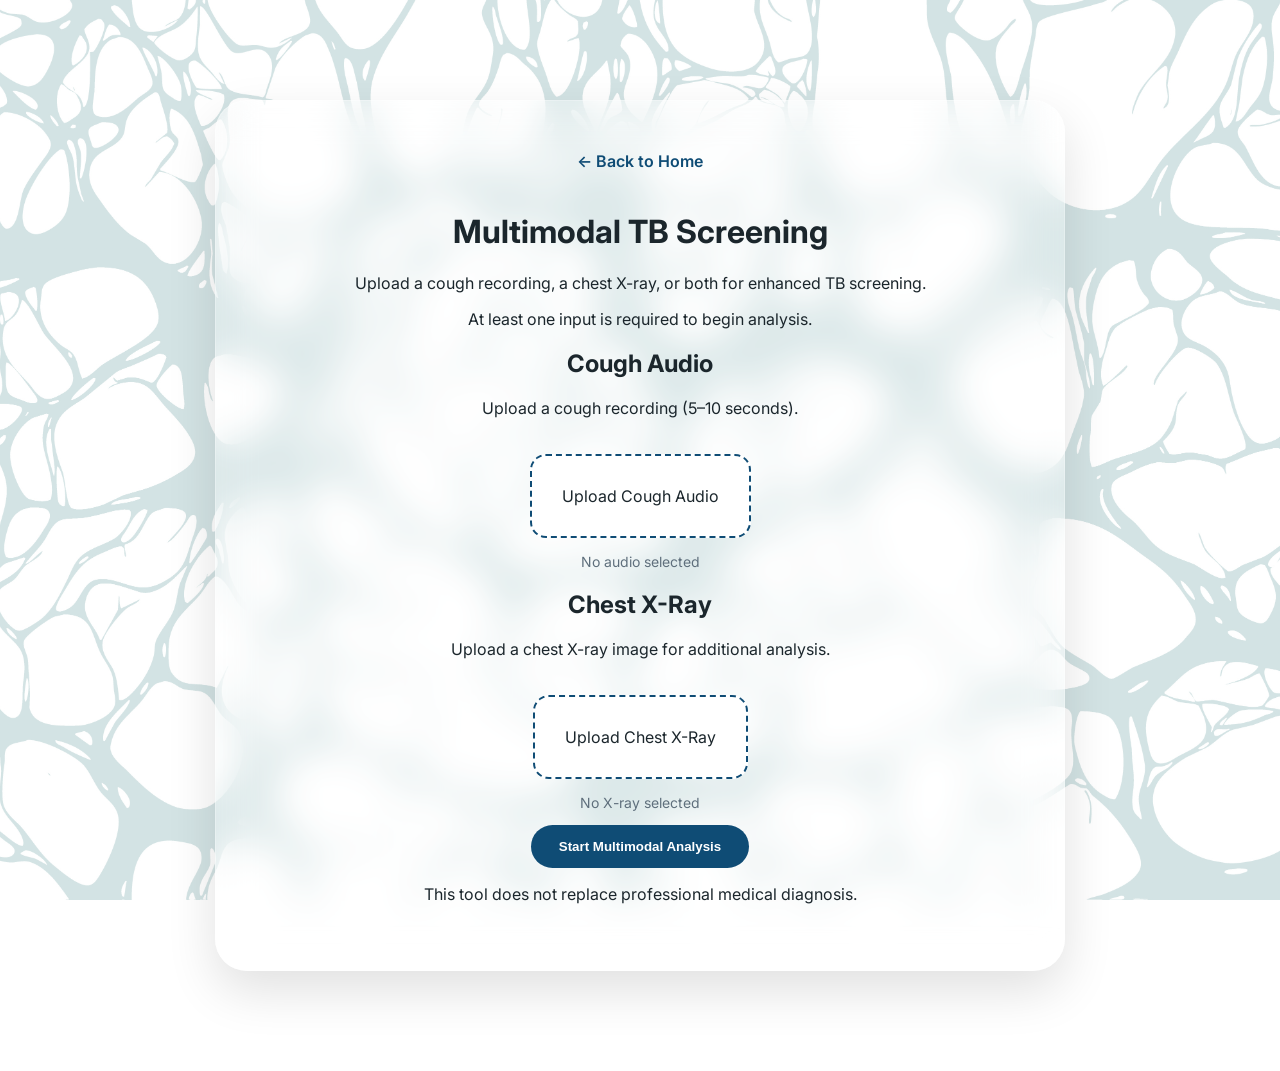
==== commit 6f3026d7: "Add files via upload" ====
--- a/result.html
+++ b/result.html
@@ -58,6 +58,21 @@
                 82%
 
             </span>
+
+        </div>
+
+
+
+        <!-- INPUTS USED -->
+
+        <div class="inputs-used">
+
+            <h3>Inputs Used</h3>
+
+            <div class="input-tags"
+                id="inputTags">
+
+            </div>
 
         </div>
 
@@ -139,7 +154,8 @@
 
         if (!data) {
 
-            window.location.href = "test.html";
+            window.location.href =
+                "test.html";
 
         }
 
@@ -158,15 +174,24 @@
             const confidence =
                 document.getElementById("confidence");
 
-
+            const inputTags =
+                document.getElementById("inputTags");
+
+
+
+            // Risk badge
 
             badge.innerText =
                 data.risk + " Risk";
 
 
+            // Message
+
             message.innerText =
                 data.message;
 
+
+            // Confidence
 
             confidence.innerText =
                 data.confidence;
@@ -190,6 +215,28 @@
 
             badge.classList.add(riskLevel);
 
+
+
+            /* INPUT TAGS */
+
+            if (data.inputsUsed) {
+
+                data.inputsUsed.forEach(input => {
+
+                    const tag =
+                        document.createElement("div");
+
+                    tag.classList.add("input-tag");
+
+                    tag.innerText =
+                        "✓ " + input;
+
+                    inputTags.appendChild(tag);
+
+                });
+
+            }
+
         }
 
     </script>
--- a/style.css
+++ b/style.css
@@ -18,14 +18,23 @@
 
     font-family: 'Inter', sans-serif;
 
-    background-color: #f9fbfd;
-
     color: #1b262c;
 
     overflow-x: hidden;
-}
-
-
+
+    background-image:
+        linear-gradient(
+            rgba(255,255,255,0.82),
+            rgba(255,255,255,0.82)
+        ),
+        url("tb-bg.jpg");
+
+    background-size: cover;
+
+    background-position: center;
+
+    background-attachment: fixed;
+}
 
 /* =========================
    VARIABLES
@@ -76,8 +85,7 @@
         linear-gradient(
             rgba(255,255,255,0.88),
             rgba(255,255,255,0.88)
-        ),
-        url("tb-bg.jpg");
+        );
 
     background-size: cover;
 
@@ -450,7 +458,11 @@
 
     width: 100%;
 
-    background-color: #d6e7f9;
+    background: linear-gradient(
+        90deg,
+        rgba(236, 240, 239, 0.7),
+        rgba(194, 203, 196, 0.7)
+    );
 
     padding: 60px 0;
 }
@@ -481,8 +493,26 @@
     border-radius: 16px;
 
     box-shadow: var(--shadow);
-}
-
+
+    transition:
+        transform 0.35s ease,
+        box-shadow 0.35s ease;
+
+    position: relative;
+
+    overflow: hidden;
+}
+
+
+.card:hover {
+
+    transform:
+        translateY(-3px)
+        scale(1);
+
+    box-shadow:
+        0 20px 45px rgba(0,0,0,0.12);
+}
 
 .card h3 {
 
@@ -503,12 +533,6 @@
 
 
 
-/* =========================
-   HOW IT WORKS
-========================= */
-
-
-
 
 /* =========================
    TEST PAGE
@@ -516,194 +540,174 @@
 
 .test-box {
 
-    max-width: 500px;
+    max-width: 850px;
 
     margin: 100px auto;
 
+    padding: 50px;
+
+    border-radius: 32px;
+
+    background:
+        rgba(255,255,255,0.22);
+
+    backdrop-filter: blur(18px);
+
+    -webkit-backdrop-filter: blur(18px);
+
+    border:
+        1px solid rgba(255,255,255,0.25);
+
+    box-shadow:
+        0 20px 50px rgba(0,0,0,0.12);
+
+    text-align: center;
+}
+
+.back-link {
+
+    display: inline-block;
+
+    margin-bottom: 20px;
+
+    color: var(--primary);
+
+    text-decoration: none;
+
+    font-weight: 600;
+}
+
+
+
+/* =========================
+   CUSTOM FILE INPUT
+========================= */
+
+input[type="file"] {
+
+    display: none;
+}
+
+
+.upload-box {
+
+    display: inline-block;
+
+    padding: 30px;
+
+    border: 2px dashed var(--primary);
+
+    border-radius: 16px;
+
+    cursor: pointer;
+
+    margin-top: 20px;
+
+    transition: 0.25s ease;
+
     background: white;
-
-    padding: 40px;
-
-    border-radius: 20px;
-
-    box-shadow: 0 15px 40px rgba(0,0,0,0.08);
-
-    text-align: center;
-}
-
-
-.back-link {
+}
+
+
+.upload-box:hover {
+
+    background: rgba(15,76,117,0.05);
+
+    transform: translateY(-2px);
+}
+
+
+.file-name {
+
+    margin-top: 15px;
+
+    font-size: 14px;
+
+    color: #5f6f7c;
+}
+
+
+
+
+/* =========================
+   RESULT
+========================= */
+
+.result-badge {
 
     display: inline-block;
 
-    margin-bottom: 20px;
+    padding: 12px 24px;
+
+    border-radius: 30px;
+
+    font-weight: 600;
+
+    margin: 20px 0;
+}
+
+
+.result-badge.low {
+
+    background-color: #d4edda;
+
+    color: #155724;
+}
+
+
+.result-badge.medium {
+
+    background-color: #fff3cd;
+
+    color: #856404;
+}
+
+
+.result-badge.high {
+
+    background-color: #f8d7da;
+
+    color: #721c24;
+}
+
+
+.confidence-box {
+
+    margin: 20px auto;
+
+    background: #f4f8fb;
+
+    padding: 16px;
+
+    border-radius: 14px;
+
+    width: fit-content;
+
+    font-weight: 600;
+}
+
+
+.recommendation-card {
+
+    margin-top: 30px;
+
+    text-align: left;
+
+    background: white;
+
+    padding: 24px;
+
+    border-radius: 16px;
+
+    box-shadow: var(--shadow);
+}
+
+
+.recommendation-card h3 {
+
+    margin-bottom: 14px;
 
     color: var(--primary);
-
-    text-decoration: none;
-
-    font-weight: 600;
-}
-
-
-
-/* =========================
-   CUSTOM FILE INPUT
-========================= */
-
-input[type="file"] {
-
-    display: none;
-}
-
-
-.upload-box {
-
-    display: inline-block;
-
-    padding: 30px;
-
-    border: 2px dashed var(--primary);
-
-    border-radius: 16px;
-
-    cursor: pointer;
-
-    margin-top: 20px;
-
-    transition: 0.25s ease;
-
-    background: white;
-}
-
-
-.upload-box:hover {
-
-    background: rgba(15,76,117,0.05);
-
-    transform: translateY(-2px);
-}
-
-
-.file-name {
-
-    margin-top: 15px;
-
-    font-size: 14px;
-
-    color: #5f6f7c;
-}
-
-
-
-/* =========================
-   SCREENING STEPS
-========================= */
-
-.screening-steps {
-
-    margin: 30px 0;
-
-    display: grid;
-
-    gap: 12px;
-}
-
-
-.step-item {
-
-    background: #f4f8fb;
-
-    padding: 14px;
-
-    border-radius: 12px;
-
-    font-size: 14px;
-
-    text-align: left;
-}
-
-
-
-/* =========================
-   RESULT
-========================= */
-
-.result-badge {
-
-    display: inline-block;
-
-    padding: 12px 24px;
-
-    border-radius: 30px;
-
-    font-weight: 600;
-
-    margin: 20px 0;
-}
-
-
-.result-badge.low {
-
-    background-color: #d4edda;
-
-    color: #155724;
-}
-
-
-.result-badge.medium {
-
-    background-color: #fff3cd;
-
-    color: #856404;
-}
-
-
-.result-badge.high {
-
-    background-color: #f8d7da;
-
-    color: #721c24;
-}
-
-
-.confidence-box {
-
-    margin: 20px auto;
-
-    background: #f4f8fb;
-
-    padding: 16px;
-
-    border-radius: 14px;
-
-    width: fit-content;
-
-    font-weight: 600;
-}
-
-
-.recommendation-card {
-
-    margin-top: 30px;
-
-    text-align: left;
-
-    background: white;
-
-    padding: 24px;
-
-    border-radius: 16px;
-
-    box-shadow: var(--shadow);
-}
-
-
-.recommendation-card h3 {
-
-    margin-bottom: 14px;
-
-    color: var(--primary);
 }
 
 
@@ -714,66 +718,6 @@
     line-height: 1.8;
 }
 
-
-
-/* =========================
-   FOOTER
-========================= */
-
-.footer {
-
-    width: 100%;
-
-    background-color: var(--primary);
-
-    color: white;
-}
-
-
-.footer-inner {
-
-    max-width: 1000px;
-
-    margin: auto;
-
-    padding: 40px 20px;
-
-    text-align: center;
-}
-
-
-.footer h3 {
-
-    margin-bottom: 10px;
-
-    font-size: 20px;
-}
-
-
-.footer p {
-
-    font-size: 14px;
-
-    line-height: 1.6;
-
-    color: #e6f0f7;
-}
-
-
-.contact-details {
-
-    margin: 15px 0;
-}
-
-
-.footer-note {
-
-    margin-top: 20px;
-
-    font-size: 12px;
-
-    color: #c9dde9;
-}
 
 
 
@@ -952,6 +896,932 @@
 
 
 /* =========================
+   ABOUT TB SECTION
+========================= */
+
+.about-tb-section {
+
+    padding: 70px 40px;
+
+    position: relative;
+
+    overflow: hidden;
+}
+
+/* MAIN CONTAINER */
+
+.about-tb-container {
+
+    max-width: 1300px;
+
+    margin: auto;
+
+    display: grid;
+
+    grid-template-columns: 1.1fr 1fr 1fr;
+
+    align-items: center;
+
+gap: 40px;
+    position: relative;
+
+    z-index: 2;
+}
+
+/* LEFT SIDE */
+
+/* LEFT WHITE PANEL */
+
+.about-tb-left {
+
+    position: relative;
+
+    padding: 40px 60px 40px 0;
+
+    z-index: 2;
+}
+
+/* LARGE WHITE LEFT PANEL */
+
+.about-tb-section::before {
+
+    content: "";
+
+    position: absolute;
+
+    top: 0;
+
+    left: 0;
+
+    width: 42%;
+
+    height: 100%;
+
+    background: white;
+
+    z-index: 1;
+}
+
+.about-tb-left h2 {
+
+    font-size: 42px;
+    line-height: 1.1;
+
+    margin-bottom: 30px;
+
+    color: #0f4c75;
+
+    position: relative;
+}
+
+
+/* Decorative line */
+
+.about-tb-left h2::after {
+
+    content: "";
+
+    width: 90px;
+
+    height: 5px;
+
+    background: #d63a00;
+
+    border-radius: 20px;
+
+    position: absolute;
+
+    left: 0;
+
+    bottom: -14px;
+}
+
+
+.about-tb-left p {
+
+    font-size: 17px;
+
+    line-height: 2;
+
+    margin-bottom: 20px;
+
+    color: #425466;
+}
+
+
+
+/* CENTER IMAGE */
+
+/* =========================
+   TB IMAGE GRID
+========================= */
+
+.about-tb-image-grid {
+
+    display: grid;
+
+    grid-template-columns: repeat(2, 1fr);
+
+    gap: 20px;
+
+    align-items: center;
+}
+
+
+.tb-image-card {
+
+    background:
+        rgba(255,255,255,0.14);
+
+    backdrop-filter: blur(10px);
+
+    -webkit-backdrop-filter: blur(10px);
+
+    border:
+        1px solid rgba(255,255,255,0.2);
+
+    border-radius: 24px;
+
+    overflow: hidden;
+
+    box-shadow:
+        0 12px 30px rgba(0,0,0,0.08);
+
+    transition: 0.35s ease;
+}
+
+
+.tb-image-card:hover {
+
+    transform:
+        translateY(-6px)
+        scale(1.03);
+}
+
+
+.tb-image-card img {
+
+    width: 100%;
+
+    height: 180px;
+
+    object-fit: cover;
+
+    display: block;
+}
+
+
+/* RIGHT CARD */
+
+.about-tb-right {
+
+    background:
+        rgba(255,255,255,0.18);
+
+    backdrop-filter: blur(18px);
+
+    -webkit-backdrop-filter: blur(18px);
+
+    padding: 35px;
+
+    border-radius: 28px;
+
+    border:
+        1px solid rgba(255,255,255,0.25);
+
+    box-shadow:
+        0 20px 45px rgba(0,0,0,0.12);
+
+    position: relative;
+
+    overflow: hidden;
+}
+
+/* subtle glass highlight */
+
+.about-tb-right::before {
+
+    content: "";
+
+    position: absolute;
+
+    top: 0;
+
+    left: -40%;
+
+    width: 80%;
+
+    height: 100%;
+
+    background:
+        linear-gradient(
+            to right,
+            rgba(255,255,255,0.18),
+            transparent
+        );
+
+    transform: skewX(-20deg);
+}
+
+.about-tb-right h3 {
+
+    font-size: 28px;
+
+    margin-bottom: 25px;
+
+    color: #d63a00;
+}
+
+
+.about-tb-right ul {
+
+    padding-left: 20px;
+
+    line-height: 2.2;
+
+    color: #425466;
+}
+
+
+.about-tb-right li {
+
+    margin-bottom: 10px;
+}
+
+
+/* =========================
+   INPUTS USED
+========================= */
+
+.inputs-used {
+
+    margin-top: 30px;
+}
+
+
+.inputs-used h3 {
+
+    margin-bottom: 16px;
+
+    color: #0f4c75;
+}
+
+
+.input-tags {
+
+    display: flex;
+
+    justify-content: center;
+
+    gap: 12px;
+
+    flex-wrap: wrap;
+}
+
+
+.input-tag {
+
+    padding: 10px 18px;
+
+    border-radius: 30px;
+
+    background:
+        rgba(15,76,117,0.08);
+
+    color: #0f4c75;
+
+    font-weight: 500;
+
+    font-size: 14px;
+}
+
+/* =========================
+   INFO SECTION
+========================= */
+
+.info-section {
+
+    padding: 80px 40px;
+}
+
+
+.info-container {
+
+    max-width: 1200px;
+
+    margin: auto;
+
+    display: grid;
+
+    grid-template-columns: repeat(3, 1fr);
+
+    gap: 30px;
+}
+
+
+.info-card {
+
+    background:
+        rgba(255,255,255,0.18);
+
+    backdrop-filter: blur(18px);
+
+    -webkit-backdrop-filter: blur(18px);
+
+    padding: 40px;
+
+    border-radius: 30px;
+
+    border:
+        1px solid rgba(255,255,255,0.25);
+
+    box-shadow:
+        0 20px 45px rgba(0,0,0,0.08);
+
+    transition: 0.3s ease;
+
+    min-height: 620px;
+
+    display: flex;
+
+    flex-direction: column;
+}
+
+
+.info-card:hover {
+
+    transform:
+        translateY(-8px);
+}
+
+
+.info-card h2 {
+
+    margin-bottom: 24px;
+
+    color: #0f4c75;
+
+    font-size: 30px;
+}
+
+
+.info-card p {
+
+    line-height: 1.9;
+
+    color: #425466;
+}
+
+
+.info-card .primary-btn {
+
+    margin-top: auto;
+
+    align-self: flex-start;
+}
+
+.info-card:hover {
+
+    transform:
+        translateY(-8px);
+}
+
+
+/* Equal spacing inside cards */
+
+.info-card h2 {
+
+    margin-bottom: 24px;
+
+    color: #0f4c75;
+
+    font-size: 30px;
+}
+
+
+.info-card p {
+
+    line-height: 1.9;
+
+    color: #425466;
+}
+
+
+.info-card .primary-btn {
+
+    margin-top: auto;
+
+    align-self: flex-start;
+}
+
+/* =========================
+   SCREENING IMAGE
+========================= */
+
+.screening-illustration {
+
+    width: 100%;
+
+    max-width: 220px;
+
+    height: auto;
+
+    margin: 0 auto 25px;
+
+    display: block;
+
+    object-fit: contain;
+}
+
+
+/* RESPONSIVE */
+
+@media (max-width: 900px) {
+
+    .info-container {
+
+        grid-template-columns: 1fr;
+    }
+
+}
+
+/* =========================
+   FAQ
+========================= */
+
+.faq-item {
+
+    margin-bottom: 22px;
+
+    text-align: left;
+}
+
+
+.faq-question {
+
+    font-weight: 700;
+
+    color: #0f4c75;
+
+    margin-bottom: 8px;
+}
+
+
+.faq-answer {
+
+    line-height: 1.8;
+
+    color: #425466;
+}
+
+/* KNOW MORE LINK */
+
+.know-more-link {
+
+    margin-top: auto;
+
+    display: inline-block;
+
+    text-decoration: none;
+
+    color: #0f4c75;
+
+    font-weight: 700;
+
+    transition: 0.25s ease;
+}
+
+
+.know-more-link:hover {
+
+    transform: translateX(4px);
+
+    color: #d63a00;
+}
+
+/* =========================
+   SCREENING ILLUSTRATION
+========================= */
+
+.screening-illustration {
+
+    width: 100%;
+
+    max-width: 160px;
+
+    height: auto;
+
+    margin: 5px auto 20px;
+
+    display: block;
+
+    object-fit: contain;
+}
+
+.screening-btn-container {
+
+    margin-top: 25px;
+}
+
+/* =========================
+   FOOTER
+========================= */
+
+.footer {
+
+    width: 100%;
+
+    padding: 60px 40px 30px;
+
+    background:
+        rgba(22, 24, 27, 0.82);
+
+    backdrop-filter: blur(20px);
+
+    -webkit-backdrop-filter: blur(20px);
+
+    border-top:
+        1px solid rgba(255,255,255,0.12);
+
+    box-shadow:
+        0 -10px 30px rgba(0,0,0,0.08);
+
+    color: white;
+}
+
+
+.footer-inner {
+
+    max-width: 1300px;
+
+    margin: auto;
+}
+
+
+
+/* TOP */
+
+.footer-top {
+
+    display: flex;
+
+    align-items: flex-start;
+
+    gap: 50px;
+}
+
+
+/* LEFT */
+
+.footer-left {
+
+    display: flex;
+
+    flex-direction: column;
+
+    gap: 22px;
+}
+
+.footer-right {
+
+    display: flex;
+
+    align-items: flex-start;
+
+    justify-content: space-between;
+
+    width: 100%;
+}
+
+
+.back-to-top {
+
+    color: white;
+
+    text-decoration: none;
+
+    font-weight: 600;
+
+    transition: 0.25s ease;
+}
+
+
+.back-to-top:hover {
+
+    transform: translateY(-2px);
+}
+
+
+.footer-signup {
+
+    width: fit-content;
+
+    padding: 12px 24px;
+
+    border: none;
+
+    border-radius: 40px;
+
+    background:
+        whitesmoke;
+
+    backdrop-filter: blur(10px);
+
+    -webkit-backdrop-filter: blur(10px);
+
+    color: rgb(24, 24, 28);
+
+    font-weight: 700;
+
+    cursor: pointer;
+
+    transition: 0.25s ease;
+
+    border:
+        1px solid rgba(255,255,255,0.2);
+}
+
+
+.footer-signup:hover {
+
+    transform: translateY(-2px);
+
+    background:
+        rgba(255,255,255,0.28);
+}
+
+
+
+/* SOCIALS */
+
+.social-icons {
+
+    display: flex;
+
+    gap: 18px;
+}
+
+
+.social-icons img {
+
+    width: 28px;
+
+    height: 28px;
+
+    object-fit: contain;
+
+    transition: 0.25s ease;
+}
+
+
+.social-icons img:hover {
+
+    transform: scale(1.1);
+}
+
+
+
+/* RIGHT */
+
+.footer-contact h3 {
+
+    margin-bottom: 1px;
+
+    font-size: 20px;
+
+    color: white;
+}
+
+
+.footer-contact p {
+
+    line-height: 1.8;
+
+    color: #dbe8f2;
+}
+
+
+
+/* DIVIDER */
+
+.footer-divider {
+
+    width: 1px;
+
+    min-height: 150px;
+
+    background:
+        rgba(255,255,255,0.22);
+}
+
+
+
+/* BOTTOM */
+
+.footer-bottom {
+
+    margin-top: 50px;
+
+    padding-top: 24px;
+
+    border-top:
+        1px solid rgba(255,255,255,0.15);
+
+    text-align: center;
+
+    line-height: 1.8;
+
+    color: #dbe8f2;
+}
+
+/* FOOTER IMAGE */
+
+.footer-tb-image {
+
+    width: 100%;
+
+    max-width: 300px;
+
+    border-radius: 24px;
+
+    object-fit: cover;
+
+    box-shadow:
+        0 10px 30px rgba(0,0,0,0.12);
+
+    transition: 0.3s ease;
+}
+
+.footer-tb-image {
+
+    margin-left: auto;
+}
+
+.footer-tb-image:hover {
+
+    transform:
+        translateY(-4px)
+        scale(1.02);
+}
+
+/* RESPONSIVE */
+
+@media (max-width: 900px) {
+
+    .footer-top {
+
+        flex-direction: column;
+
+        gap: 40px;
+    }
+
+
+    .footer-right {
+
+        flex-direction: column;
+    }
+
+
+    .footer-divider {
+
+        width: 100%;
+
+        height: 1px;
+
+        min-height: unset;
+    }
+
+}
+
+
+/* RESPONSIVE */
+
+@media (max-width: 900px) {
+
+    .footer-top {
+
+        flex-direction: column;
+
+        gap: 40px;
+    }
+
+
+    .footer-right {
+
+        flex-direction: column;
+    }
+
+
+    .footer-divider {
+
+        width: 100%;
+
+        height: 1px;
+
+        min-height: unset;
+    }
+
+}
+
+/* RESPONSIVE */
+
+@media (max-width: 900px) {
+
+    .footer-top {
+
+        flex-direction: column;
+
+        gap: 40px;
+    }
+
+
+    .footer-right {
+
+        flex-direction: column;
+    }
+
+
+    .footer-divider {
+
+        width: 100%;
+
+        height: 1px;
+
+        min-height: unset;
+    }
+
+}
+
+/* RESPONSIVE */
+
+@media (max-width: 1000px) {
+
+    .about-tb-container {
+
+        grid-template-columns: 1fr;
+
+        text-align: center;
+
+        gap: 50px;
+    }
+
+
+    .about-tb-left h2::after {
+
+        left: 50%;
+
+        transform: translateX(-50%);
+    }
+
+
+    .about-tb-left {
+
+        padding-right: 0;
+    }
+
+
+    .about-tb-right {
+
+        text-align: left;
+    }
+
+
+    .about-tb-left h2 {
+
+        font-size: 46px;
+    }
+}
+
+
+@media (max-width: 600px) {
+
+    .about-tb-section {
+
+        padding: 80px 20px;
+    }
+
+
+    .about-tb-left h2 {
+
+        font-size: 38px;
+    }
+
+
+    .about-tb-left p {
+
+        font-size: 15px;
+
+        line-height: 1.8;
+    }
+
+
+    .about-tb-right {
+
+        padding: 30px 24px;
+    }
+}
+
+/* =========================
    RESPONSIVE
 ========================= */
 
@@ -1046,257 +1916,3 @@
         padding: 30px 20px;
     }
 }
-
-/* =========================
-   ABOUT TB SECTION
-========================= */
-
-.about-tb-section {
-
-    padding: 120px 40px;
-
-    background-image:
-        linear-gradient(
-            rgba(255,255,255,0.88),
-            rgba(255,255,255,0.88)
-        ),
-        url("tb-bg.jpg");
-
-    background-size: cover;
-
-    background-position: center;
-
-    position: relative;
-}
-
-
-
-/* MAIN CONTAINER */
-
-.about-tb-container {
-
-    max-width: 1300px;
-
-    margin: auto;
-
-    display: grid;
-
-    grid-template-columns: 1.1fr 1fr 1fr;
-
-    align-items: center;
-
-    gap: 70px;
-}
-
-
-
-/* LEFT SIDE */
-
-.about-tb-left {
-
-    padding-right: 20px;
-}
-
-
-.about-tb-left h2 {
-
-    font-size: 58px;
-
-    line-height: 1.1;
-
-    margin-bottom: 30px;
-
-    color: #0f4c75;
-
-    position: relative;
-}
-
-
-/* Decorative line */
-
-.about-tb-left h2::after {
-
-    content: "";
-
-    width: 90px;
-
-    height: 5px;
-
-    background: #d63a00;
-
-    border-radius: 20px;
-
-    position: absolute;
-
-    left: 0;
-
-    bottom: -14px;
-}
-
-
-.about-tb-left p {
-
-    font-size: 17px;
-
-    line-height: 2;
-
-    margin-bottom: 20px;
-
-    color: #425466;
-}
-
-
-
-/* CENTER IMAGE */
-
-.about-tb-image {
-
-    display: flex;
-
-    justify-content: center;
-
-    position: relative;
-}
-
-
-.about-tb-image img {
-
-    width: 100%;
-
-    max-width: 380px;
-
-    object-fit: contain;
-
-    filter: drop-shadow(
-        0 20px 40px rgba(0,0,0,0.15)
-    );
-
-    transition: 0.35s ease;
-}
-
-
-.about-tb-image img:hover {
-
-    transform: scale(1.04) rotate(-1deg);
-}
-
-
-
-/* RIGHT CARD */
-
-.about-tb-right {
-
-    background:
-        rgba(255,255,255,0.72);
-
-    backdrop-filter: blur(14px);
-
-    -webkit-backdrop-filter: blur(14px);
-
-    padding: 40px;
-
-    border-radius: 28px;
-
-    border:
-        1px solid rgba(255,255,255,0.35);
-
-    box-shadow:
-        0 20px 50px rgba(0,0,0,0.08);
-}
-
-
-.about-tb-right h3 {
-
-    font-size: 28px;
-
-    margin-bottom: 25px;
-
-    color: #d63a00;
-}
-
-
-.about-tb-right ul {
-
-    padding-left: 20px;
-
-    line-height: 2.2;
-
-    color: #425466;
-}
-
-
-.about-tb-right li {
-
-    margin-bottom: 10px;
-}
-
-
-
-/* RESPONSIVE */
-
-@media (max-width: 1000px) {
-
-    .about-tb-container {
-
-        grid-template-columns: 1fr;
-
-        text-align: center;
-
-        gap: 50px;
-    }
-
-
-    .about-tb-left h2::after {
-
-        left: 50%;
-
-        transform: translateX(-50%);
-    }
-
-
-    .about-tb-left {
-
-        padding-right: 0;
-    }
-
-
-    .about-tb-right {
-
-        text-align: left;
-    }
-
-
-    .about-tb-left h2 {
-
-        font-size: 46px;
-    }
-}
-
-
-@media (max-width: 600px) {
-
-    .about-tb-section {
-
-        padding: 80px 20px;
-    }
-
-
-    .about-tb-left h2 {
-
-        font-size: 38px;
-    }
-
-
-    .about-tb-left p {
-
-        font-size: 15px;
-
-        line-height: 1.8;
-    }
-
-
-    .about-tb-right {
-
-        padding: 30px 24px;
-    }
-}
